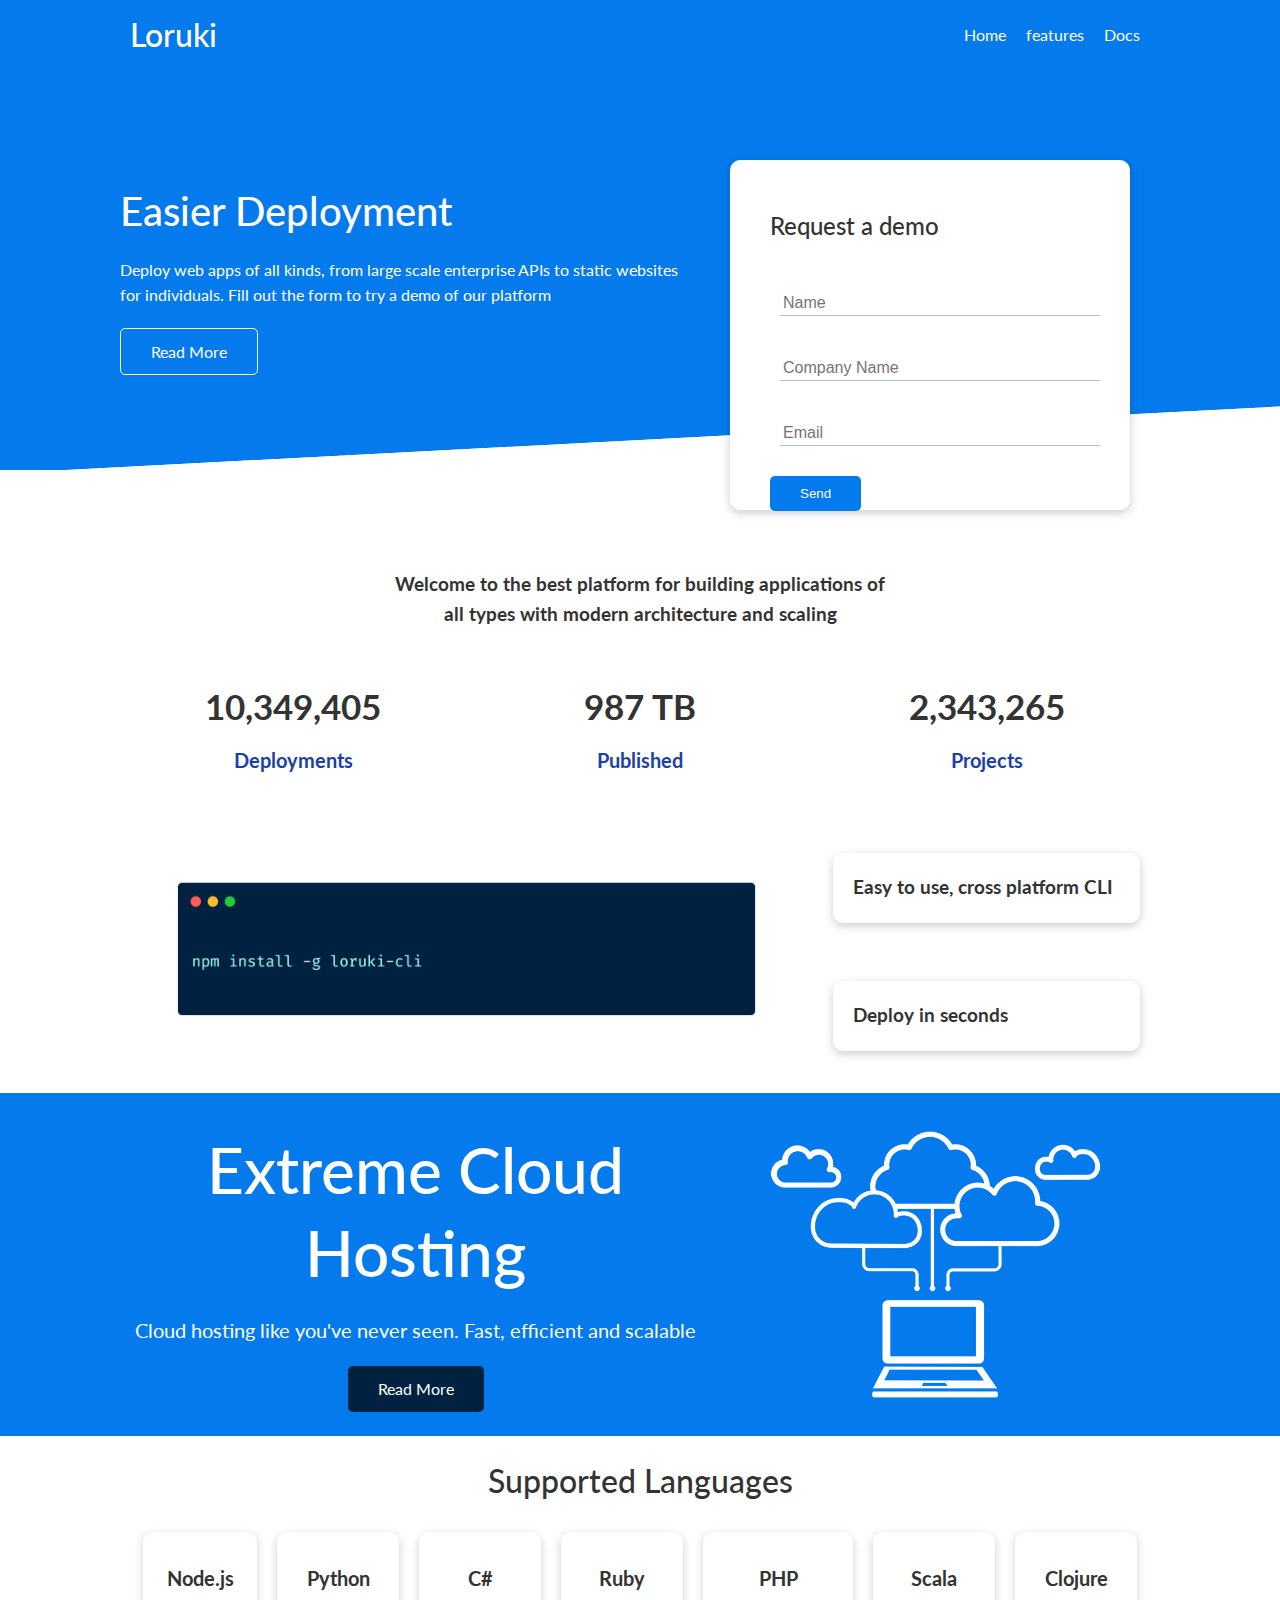
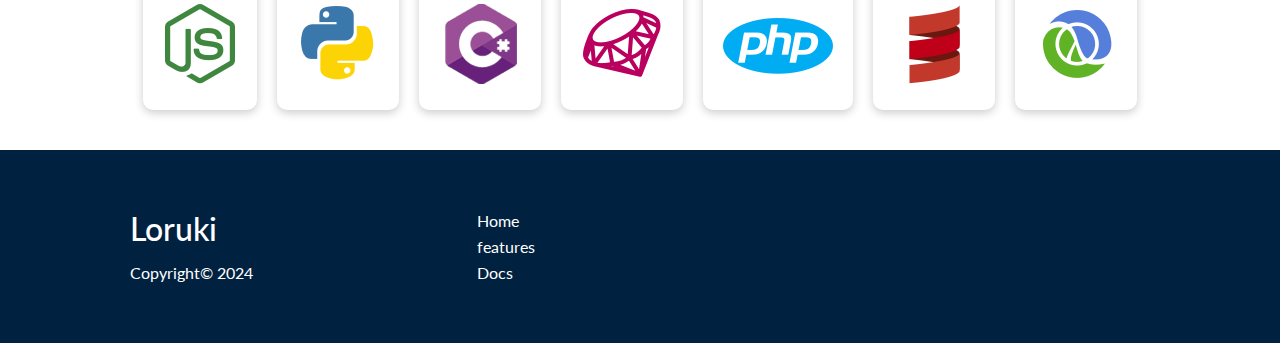
==== index.html @ 39dd13d4 "initial commit" ====
<!DOCTYPE html>
<html lang="en">
<head>
    <meta charset="UTF-8">
    <meta name="viewport" content="width=device-width, initial-scale=1.0">
    <link rel="stylesheet" href="https://cdnjs.cloudflare.com/ajax/libs/font-awesome/6.5.2/css/all.min.css" integrity="sha512-SnH5WK+bZxgPHs44uWIX+LLJAJ9/2PkPKZ5QiAj6Ta86w+fsb2TkcmfRyVX3pBnMFcV7oQPJkl9QevSCWr3W6A==" crossorigin="anonymous" referrerpolicy="no-referrer" />
    <link rel="stylesheet" href="css/utilities.css">
    <link rel="stylesheet" href="css/style.css">
    <title>Loruki | Cloud Hosting For Everyone</title>
</head>
<body>
    <!-- Navbar -->
    <div class="navbar">
        <div class="container flex">
            <h1>
                Loruki
            </h1>
            <nav>
                <ul>
                    <li><a href="index.html">Home</a></li>
                    <li><a href="features.html">features</a></li>
                    <li><a href="docs.html">Docs</a></li>
                </ul>
            </nav>
        </div>
    </div>
    <!-- Hero -->
    <section class="hero">
        <div class="container grid">
            <div class="hero-text">
                <h1>Easier Deployment</h1>
                <p>Deploy web apps of all kinds, from large scale enterprise APIs to static websites for individuals. Fill out the form to try a demo of our platform</p>
                <a href="features.html" class="btn btn-outline">Read More</a>
            </div>
            <div class="hero-form card">
                <h2>Request a demo</h2>
                <form>
                    <form name="contact" method="POST" netlify-honeypot="bot-field" data-netlify="true"></form>
                    <input type="hidden" name="form-name" value="contact">
                    <p class="hidden">
                        <label>
                          Don’t fill this out if you’re human: <input name="bot-field" />
                        </label>
                      </p>
                    <div class="form-control">
                        <input type="text" placeholder="Name" required>
                    </div>
                    <div class="form-control">
                        <input type="text" placeholder="Company Name" required>
                    </div>
                    <div class="form-control">
                        <input type="email" placeholder="Email" required>
                    </div>
                    <input type="submit" value="Send" class="btn">
                </form>
            </div>
        </div>
    </section>
    <!-- Stats -->
    <section class="stats">
        <div class="container">
            <h3 class="stats-heading text-center my-1">Welcome to the best platform for building applications of all types with modern architecture and scaling</h3>
            <div class="grid grid-3 my-4 text-center">
                <div>
                    <i class="fas fa-server fa-3x"></i>
                    <h3>10,349,405</h3>
                    <p class="text-secondary">Deployments</p>
                </div>
                <div>
                    <i class="fas fa-upload fa-3x"></i>
                    <h3>987 TB</h3>
                    <p class="text-secondary">Published</p>
                </div>
                <div>
                    <i class="fas fa-project-diagram fa-3x"></i>
                    <h3>2,343,265</h3>
                    <p class="text-secondary">Projects</p>
                </div>
            </div>
        </div>
    </section>
    <!-- Cli -->
    <section class="cli">
        <div class="container grid">
            <div>
            <img src="images/cli.png" alt="">
            </div>
            <div class="card">
                <h3>Easy to use, cross platform CLI</h3>
            </div>
            <div class="card">
                <h3>Deploy in seconds</h3>
            </div>
        </div>
    </section>
    <!-- Cloud -->
    <section class="cloud bg-primary my-2 py-2">
        <div class="container grid text-center">
            <div>
                <h1 class="xl">Extreme Cloud Hosting</h1>
                <p class="lead">Cloud hosting like you've never seen. Fast, efficient and scalable</p>
                <a href="#" class="btn btn-dark">Read More</a>
            </div>
            <img src="images/cloud.png" alt="">
        </div>
    </section>
    <!-- Languages -->
    <section class="languages">
        <h1 class="text-center lg">
            Supported Languages
        </h1>
        <div class="container flex">
            <div class="card">
                <h4>Node.js</h4>
                <img src="images/logos/node.png" alt="">
            </div>
            <div class="card">
                <h4>Python</h4>
                <img src="images/logos/python.png" alt="">
              </div>
              <div class="card">
                <h4>C#</h4>
                <img src="images/logos/csharp.png" alt="">
              </div>
              <div class="card">
                <h4>Ruby</h4>
                <img src="images/logos/ruby.png" alt="">
              </div>
              <div class="card">
                <h4>PHP</h4>
                <img src="images/logos/php.png" alt="">
              </div>
              <div class="card">
                <h4>Scala</h4>
                <img src="images/logos/scala.png" alt="">
              </div>
              <div class="card">
                <h4>Clojure</h4>
                <img src="images/logos/clojure.png" alt="">
              </div>
        </div>
    </section>
    <!-- Footer -->
    <footer class="footer bg-dark py-4">
        <div class="container grid grid-3">
            <div>
                <h1>Loruki</h1>
                <p>Copyright&copy; 2024</p>
            </div>
            <div>
                <nav>
                    <ul>
                        <li><a href="index.html">Home</a></li>
                        <li><a href="features.html">features</a></li>
                        <li><a href="docs.html">Docs</a></li>
                    </ul>
                </nav>
            </div>
            <div class="social">
                <ul>
                    <li><a href=""><i class="fab fa-github fa-2x"></i></a></li>
                    <li><a href=""><i class="fab fa-twitter fa-2x"></i></a></li>
                    <li><a href=""><i class="fab fa-instagram fa-2x"></i></a></li>
                    <li><a href=""><i class="fab fa-facebook fa-2x"></i></a></li>
                </ul>
            </div>
        </div>
    </footer>
</body>
</html>
---- css/utilities.css ----
/* Utilities */
.container {
    max-width: 1100px;
    margin: 0 auto;
    overflow: auto;
    padding: 0 40px;
}

.card {
    background: #fff;
    border: 0;
    border-radius: 10px;
    padding: 20px;
    margin: 10px;
    box-shadow: 0 3px 10px rgba(0, 0, 0, 0.2);
}

/* Text size */
.sm {
    font-size: 1rem;
}

.md {
    font-size: 1.5rem;
}

.lg {
    font-size: 2rem;
}

.xl {
    font-size: 4rem;
}

.lead {
    font-size: 20px;
}

.text-center {
    text-align: center
}

.text-secondary {
    color: var(--secondary-color);
}

.alert {
    background: var(--light-color);
    padding: 10px 20px;
    font-weight: bold;
    margin: 15px 0;
}

.alert-success {
    background: var(--alert-success);
    color: #fff;
}

.alert i {
    margin-right: 10px;
}

/* Backgrounds & buttons */
.bg-primary {
    background-color: #047aed;
    color: #fff;
}

.bg-dark {
    background-color: var(--dark-color);
    color: #fff;
}

.bg-light {
    background-color: var(--light-color);
}

.btn {
    background-color: var(--primary-color);
    padding: 10px 30px;
    border: 0;
    border-radius: 5px;
    color: #fff;
    display: inline-block;
    cursor: pointer;
}

.btn-dark {
    background-color: var(--dark-color);
    color: #fff;
}

.btn:hover {
    transform: scale(0.98);
}

.btn-outline {
    border: #fff 1px solid;
}

.flex {
    display: flex;
    align-items: center;
    justify-content: center;
    height: 100%;
}

.grid {
    display: grid;
    grid-template-columns: repeat(2,1fr);
    align-items: center;
    justify-content: center;
    height: 100%;
    gap: 20px;
}

.grid-3 {
    grid-template-columns: repeat(3,1fr);
}

/* Margin */
.my-1 {
    margin: 1rem 0;
}

.my-2 {
    margin: 1.5rem 0;
}

.my-3 {
    margin: 2rem 0;
}

.my-4 {
    margin: 3rem 0;
}

.my-5 {
    margin: 5rem 0;
}

.m-1 {
    margin: 1rem;
}

.m-2 {
    margin: 1.5rem;
}

.m-3 {
    margin: 2rem;
}

.m-4 {
    margin: 3rem;
}

.m-5 {
    margin: 5rem;
}

/* Padding */
.py-1 {
    padding: 1rem 0;
}

.py-2 {
    padding: 1.5rem 0;
}

.py-3 {
    padding: 2rem 0;
}

.py-4 {
    padding: 3rem 0;
}

.py-5 {
    padding: 5rem 0;
}

.p-1 {
    padding: 1rem;
}

.p-2 {
    padding: 1.5rem;
}

.p-3 {
    padding: 2rem;
}

.p-4 {
    padding: 3rem;
}

.p-5 {
    padding: 5rem;
}
---- css/style.css ----
@import url('https://fonts.googleapis.com/css2?family=Lato:wght@300&display=swap');

:root {
    --primary-color: #047aed;
    --secondary-color: #1c3fa8;
    --dark-color: #002240;
    --light-color: #f4f4f4;
    --alert-success: #8cb85c;
    --alert-error: #d9534f;
}

* {
    box-sizing: border-box;
    margin: 0;
    padding: 0;
}

body {
    font-family: 'Lato', sans-serif;
    color: #333;
    line-height: 1.6;
}

h1,
h2 {
    font-weight: 500;
    line-height: 1.3;
    margin: 10px 0;
}

p {
    margin: 10px 0;
}

a {
    text-decoration: none;
    color: #333;
}

ul {
    list-style-type: none;
}

img {
    width: 100%;
}

pre,
code {
    background: #333;
    color: #fff;
    padding: 10px;
}

.hidden {
    visibility: hidden;
    height: 0;
}

/* Navbar */
.navbar {
    background-color: var(--primary-color);
    color: #fff;
    height: 70px;
}

.navbar .flex {
    justify-content: space-between;
}

.navbar a {
    color: #fff;
    padding: 10px;
}

.navbar ul {
    display: flex;
}

.navbar a:hover {
    border-bottom: 2px solid #fff;
}

/* Hero */
.hero {
    height: 400px;
    background-color: var(--primary-color);
    color: #fff;
    position: relative;
}

.hero h1 {
    font-size: 40px;
}

.hero p {
    margin: 20px 0;
}

.hero-form h2 {
    color: #333;
}

.hero-form {
    position: relative;
    top: 60px;
    height: 350px;
    width: 400px;
    justify-self: flex-end;
    z-index: 100;
    padding: 40px;
    margin: 30px;

    animation: slideInFromRight 1s ease-in;
}

.hero-text {
    animation: slideInFromLeft 1s ease-in;
}

.form-control {
    margin: 20px 0;
}

.hero .hero-form input:focus {
    outline: none;
}

.hero-form input[type='text'],
.hero-form input[type='email'] {
    border: 0;
    border-bottom: 1px solid #b4becb;
    font-size: 16px;
    width: 100%;
    padding: 3px;
    margin: 10px;
}

.hero .grid {
    grid-template-columns: 55% 45%;
    gap: 20px;
    overflow: visible;
}

.hero::before,
.hero::after {
    content: '';
    position: absolute;
    height: 100px;
    bottom: -70px;
    right: 0;
    left: 0;
    background-color: #fff;
    transform: skewY(-3deg);
}

/* Stats */
.stats {
    padding-top: 100px;
    animation: slideInFromBottom 1s ease-in;
}

.stats .stats-heading {
    max-width: 500px;
    margin: auto;
}

.stats .grid h3 {
    font-size: 35px;
}

.stats .grid p {
    font-weight: bold;
    font-size: 20px;
}

/* Cli */
.cli .grid {
    grid-template-columns: repeat(3, 1fr);
    grid-template-rows: repeat(2, 1fr);
}

.cli .grid >:first-child {
    grid-column: 1 / 3;
    grid-row: 1 / 3;
}

/* Cloud */
.cloud {
    color: #fff;
}

.cloud .grid {
    grid-template-columns: 4fr 3fr;
}

.cloud p {
    margin: 20px 0;
}

/* Languages */
.languages .card {
    text-align: center;
    margin: 20px 10px 40px;
    transition: transform 0.2s ease-in;
}

.languages .flex {
    flex-wrap: wrap;
}

.languages .card h4 {
    margin: 10px 0;
    font-size: 20px;
}

.languages .card:hover {
    transform: translateY(-15px);
}

/* Features */
.features-head img,
.docs-head img {
    width: 200px;
    justify-self: flex-end;
}

.features-sub-head img {
    width: 300px;
    justify-self: flex-end;
}

.features-main .grid {
    padding: 30px;
}

.features-main i {
    margin-right: 20px;
}

.features-main .grid > *:first-child {
    grid-column: 1 / span 3;
}

.features-main .grid *:nth-of-type(2) {
    grid-column: 1 / span 2;
}

/* Docs */
.docs-main .grid {
    align-items: flex-start;
    grid-template-columns: 1fr 2fr;
}

.docs-main h3 {
    margin: 20px 0;
}

.docs-main nav li {
    font-size: 17px;
    margin-bottom: 10px;
    padding-bottom: 5px;
    border-bottom: 1px solid #ccc;
}


/* Footer */
.footer,
.footer a {
    color: #fff;
}

.footer .social ul {
    display: flex;
}

.footer .social a {
    margin: 0 10px;
}

/* For tablets and under */

@media (max-width: 768px) {
    .hero .grid,
    .cloud .grid,
    .stats .grid,
    .footer .grid,
    .cli .grid,
    .features-head .grid,
    .features-sub-head .grid,
    .docs-main .grid {
        grid-template-columns: 1fr;
    }

    .cli .grid >:first-child {
        grid-column: 1;
        grid-row: 1;
    }

    .hero,
    .features-head .text,
    .features-sub-head .text {
        text-align: center;
    }

    .hero {
        height: auto;
    }

    .hero-form {
        text-align: center;
        margin: auto;
    }

    .features-head img,
    .features-sub-head img,
    .hero-form {
        justify-self: center;
    }

    .features-main .grid {
        grid-template-columns: 1fr;
    }

    .features-main .grid > *:first-child {
        grid-column: 1;
    }
    
    .features-main .grid *:nth-of-type(2) {
        grid-column: 1;
    }


}

@media (max-width: 500px) {
    .navbar .flex {
        flex-direction: column;
    }

    .navbar nav {
        background: rgba(0, 0, 0, 0.1);
        padding: 10px 30px;
    }
}

/* Animations */
@keyframes slideInFromLeft {
    0% {
        transform: translateX(-100%);
    }

    100% {
        transform: translateX(0);
    }
}

@keyframes slideInFromRight {
    0% {
        transform: translateX(100%);
    }

    100% {
        transform: translateX(0);
    }
}

@keyframes slideInFromTop {
    0% {
        transform: translateY(-100%);
    }

    100% {
        transform: translateY(0);
    }
}

@keyframes slideInFromBottom {
    0% {
        transform: translateY(100%);
    }

   100% {
        transform: translateY(0);
    }
}
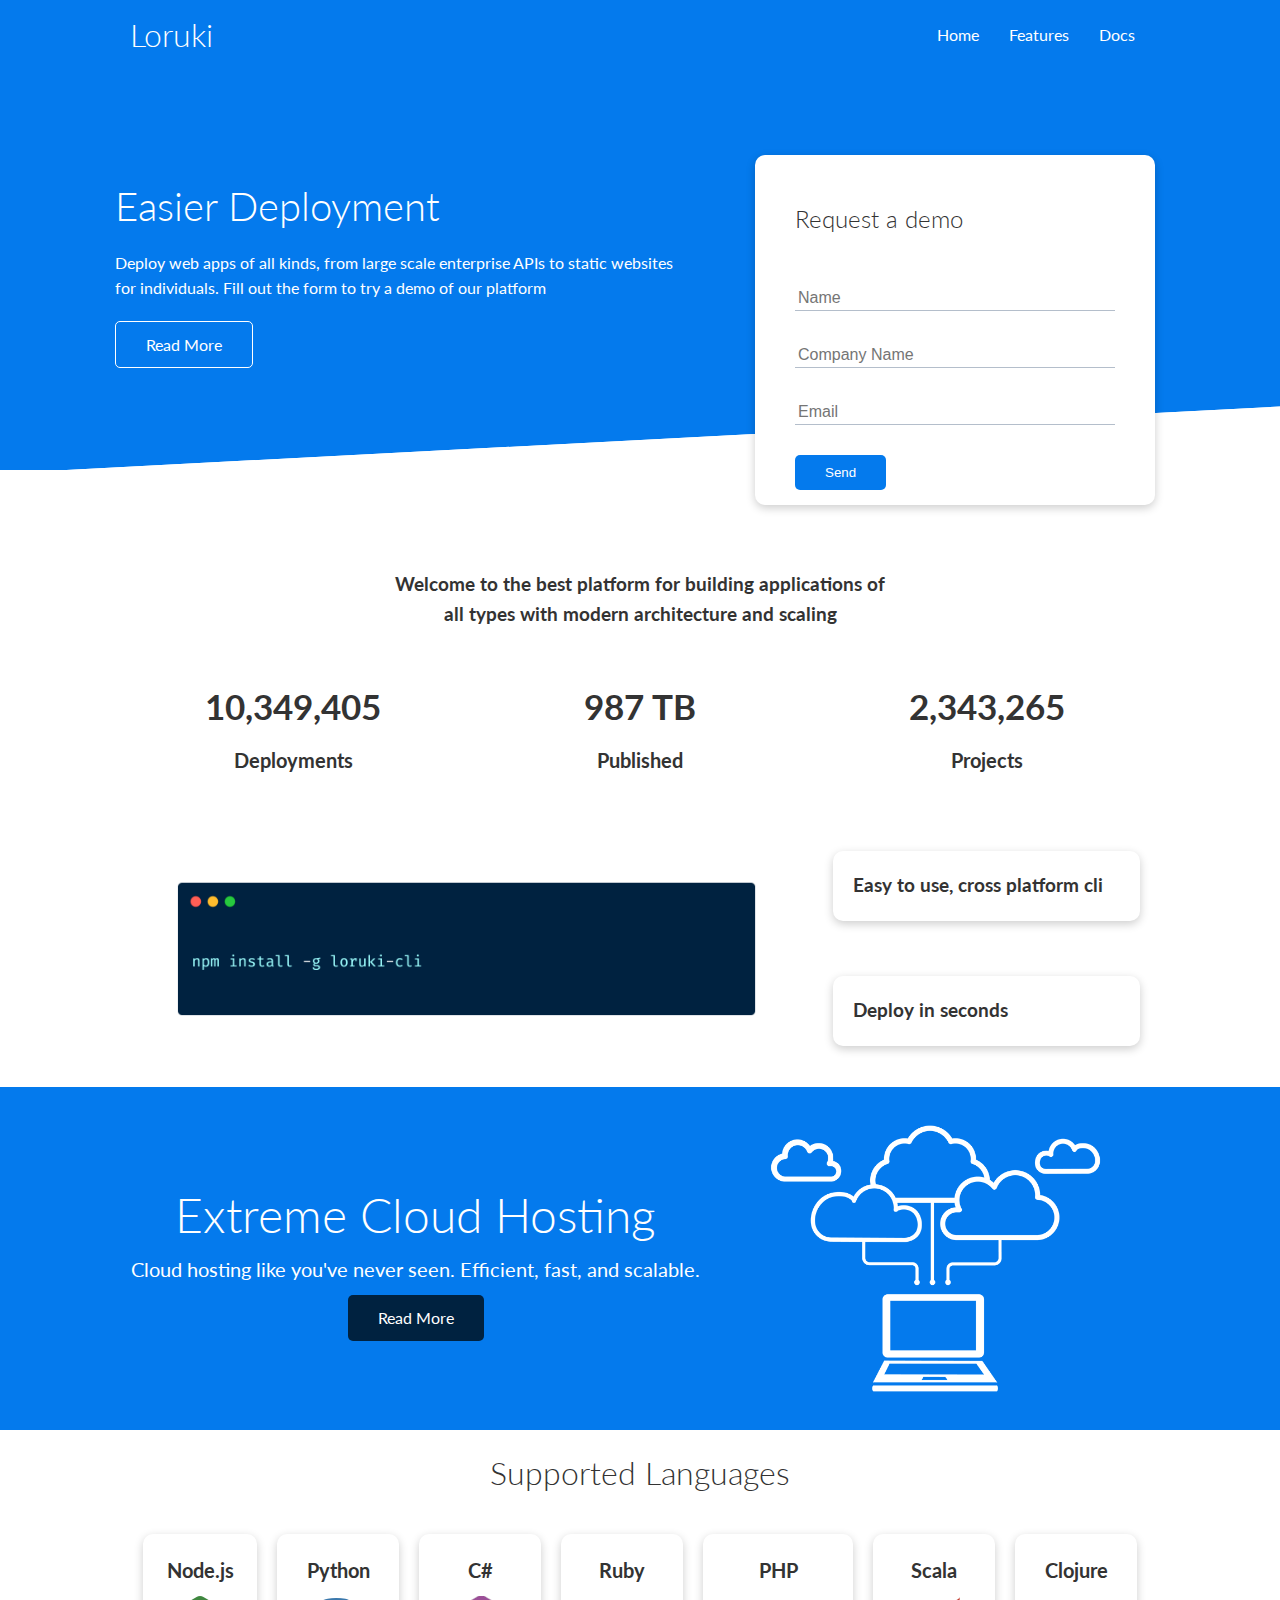
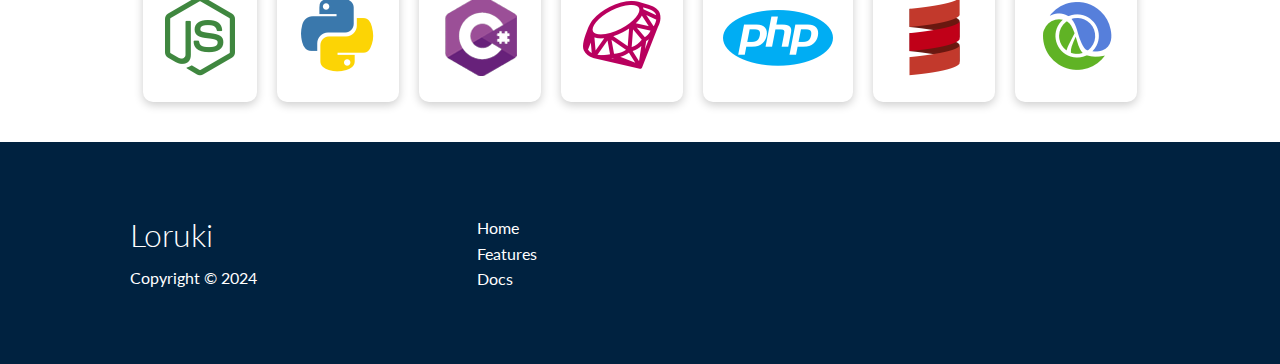
==== commit a4a7d79d: "Initial commit" ====
--- a/index.html
+++ b/index.html
@@ -12,30 +12,27 @@
     <!-- Navbar -->
     <div class="navbar">
         <div class="container flex">
-            <h1>
-                Loruki
-            </h1>
+            <h1 class="logo">Loruki</h1>
             <nav>
                 <ul>
                     <li><a href="index.html">Home</a></li>
-                    <li><a href="features.html">features</a></li>
+                    <li><a href="features.html">Features</a></li>
                     <li><a href="docs.html">Docs</a></li>
                 </ul>
             </nav>
         </div>
     </div>
-    <!-- Hero -->
-    <section class="hero">
+    <!-- Showcase -->
+    <section class="showcase">
         <div class="container grid">
-            <div class="hero-text">
+            <div class="showcase-text">
                 <h1>Easier Deployment</h1>
                 <p>Deploy web apps of all kinds, from large scale enterprise APIs to static websites for individuals. Fill out the form to try a demo of our platform</p>
                 <a href="features.html" class="btn btn-outline">Read More</a>
             </div>
-            <div class="hero-form card">
+            <div class="showcase-form card">
                 <h2>Request a demo</h2>
-                <form>
-                    <form name="contact" method="POST" netlify-honeypot="bot-field" data-netlify="true"></form>
+                <form name="contact" method="POST" netlify-honeypot="bot-field" data-netlify="true">
                     <input type="hidden" name="form-name" value="contact">
                     <p class="hidden">
                         <label>
@@ -43,15 +40,15 @@
                         </label>
                       </p>
                     <div class="form-control">
-                        <input type="text" placeholder="Name" required>
+                        <input type="text" name="name" placeholder="Name" required>
                     </div>
                     <div class="form-control">
-                        <input type="text" placeholder="Company Name" required>
+                        <input type="text" name="company" placeholder="Company Name" required>
                     </div>
                     <div class="form-control">
-                        <input type="email" placeholder="Email" required>
+                        <input type="email" name="email" placeholder="Email" required>
                     </div>
-                    <input type="submit" value="Send" class="btn">
+                    <input type="submit" value="Send" class="btn btn-primary">
                 </form>
             </div>
         </div>
@@ -59,7 +56,10 @@
     <!-- Stats -->
     <section class="stats">
         <div class="container">
-            <h3 class="stats-heading text-center my-1">Welcome to the best platform for building applications of all types with modern architecture and scaling</h3>
+            <h3 class="stats-heading text-center my-1">
+                Welcome to the best platform for building applications of all types with modern architecture and scaling
+            </h3>
+
             <div class="grid grid-3 my-4 text-center">
                 <div>
                     <i class="fas fa-server fa-3x"></i>
@@ -82,33 +82,31 @@
     <!-- Cli -->
     <section class="cli">
         <div class="container grid">
-            <div>
             <img src="images/cli.png" alt="">
-            </div>
             <div class="card">
-                <h3>Easy to use, cross platform CLI</h3>
+                <h3>Easy to use, cross platform cli</h3>
             </div>
             <div class="card">
                 <h3>Deploy in seconds</h3>
             </div>
         </div>
     </section>
+
     <!-- Cloud -->
     <section class="cloud bg-primary my-2 py-2">
-        <div class="container grid text-center">
-            <div>
-                <h1 class="xl">Extreme Cloud Hosting</h1>
-                <p class="lead">Cloud hosting like you've never seen. Fast, efficient and scalable</p>
-                <a href="#" class="btn btn-dark">Read More</a>
+        <div class="container grid">
+            <div class="text-center">
+                <h2 class="lg">Extreme Cloud Hosting</h2>
+                <p class="lead">Cloud hosting like you've never seen. Efficient, fast, and scalable.</p>
+                <a href="features.html" class="btn btn-dark">Read More</a>
             </div>
             <img src="images/cloud.png" alt="">
         </div>
     </section>
+
     <!-- Languages -->
     <section class="languages">
-        <h1 class="text-center lg">
-            Supported Languages
-        </h1>
+        <h2 class="md text-center my-2">Supported Languages</h2>
         <div class="container flex">
             <div class="card">
                 <h4>Node.js</h4>
@@ -140,29 +138,28 @@
               </div>
         </div>
     </section>
+
     <!-- Footer -->
-    <footer class="footer bg-dark py-4">
-        <div class="container grid grid-3">
+    <footer class="footer bg-dark py-5">
+        <div class="grid grid-3 container">
             <div>
                 <h1>Loruki</h1>
-                <p>Copyright&copy; 2024</p>
+                <p>Copyright &copy; 2024</p>
             </div>
             <div>
                 <nav>
                     <ul>
                         <li><a href="index.html">Home</a></li>
-                        <li><a href="features.html">features</a></li>
+                        <li><a href="features.html">Features</a></li>
                         <li><a href="docs.html">Docs</a></li>
                     </ul>
                 </nav>
             </div>
             <div class="social">
-                <ul>
-                    <li><a href=""><i class="fab fa-github fa-2x"></i></a></li>
-                    <li><a href=""><i class="fab fa-twitter fa-2x"></i></a></li>
-                    <li><a href=""><i class="fab fa-instagram fa-2x"></i></a></li>
-                    <li><a href=""><i class="fab fa-facebook fa-2x"></i></a></li>
-                </ul>
+                <a href=""><i class="fab fa-github fa-2x"></i></a>
+                <a href=""><i class="fab fa-facebook fa-2x"></i></a>
+                <a href=""><i class="fab fa-instagram fa-2x"></i></a>
+                <a href=""><i class="fab fa-twitter fa-2x"></i></a>
             </div>
         </div>
     </footer>
--- a/css/utilities.css
+++ b/css/utilities.css
@@ -7,95 +7,104 @@
 }
 
 .card {
-    background: #fff;
-    border: 0;
+    background-color: #fff;
+    color: #333;
     border-radius: 10px;
+    box-shadow: 0 3px 10px rgba(0, 0, 0, 0.2);
     padding: 20px;
     margin: 10px;
-    box-shadow: 0 3px 10px rgba(0, 0, 0, 0.2);
-}
-
-/* Text size */
-.sm {
-    font-size: 1rem;
-}
-
-.md {
-    font-size: 1.5rem;
-}
-
-.lg {
-    font-size: 2rem;
-}
-
-.xl {
-    font-size: 4rem;
-}
-
-.lead {
-    font-size: 20px;
-}
-
-.text-center {
-    text-align: center
-}
-
-.text-secondary {
-    color: var(--secondary-color);
-}
-
-.alert {
-    background: var(--light-color);
+}
+
+.btn {
+    display: inline-block;
+    padding: 10px 30px;
+    cursor: pointer;
+    background: var(--primary-color);
+    color: #fff;
+    border: 0;
+    border-radius: 5px;
+}
+
+/* Alert */
+.alert-success {
+    background-color: var(--success-color);
+    color: #fff;
     padding: 10px 20px;
     font-weight: bold;
     margin: 15px 0;
 }
 
-.alert-success {
-    background: var(--alert-success);
-    color: #fff;
-}
-
 .alert i {
     margin-right: 10px;
 }
 
-/* Backgrounds & buttons */
-.bg-primary {
-    background-color: #047aed;
-    color: #fff;
-}
-
-.bg-dark {
-    background-color: var(--dark-color);
-    color: #fff;
-}
-
-.bg-light {
-    background-color: var(--light-color);
-}
-
-.btn {
-    background-color: var(--primary-color);
-    padding: 10px 30px;
-    border: 0;
-    border-radius: 5px;
-    color: #fff;
-    display: inline-block;
-    cursor: pointer;
-}
-
+/* Backgrounds & colored buttons */
+.bg-primary,
+.btn-primary {
+    background: var(--primary-color);
+    color: #fff;
+}
+
+.bg-secondary,
+.btn-secondary {
+    background: var(--secondary-color);
+    color: #fff;
+}
+
+.bg-dark,
 .btn-dark {
-    background-color: var(--dark-color);
-    color: #fff;
+    background: var(--dark-color);
+    color: #fff;
+}
+
+.bg-dark a,
+.btn-dark a {
+    color: #fff;
+}
+
+.bg-light,
+.btn-light {
+    background: var(--light-color);
+    color: #333;
+}
+
+/* Text colors */
+.text-primary {
+    color: var(--primary-color);
+}
+
+/* Text sizes */
+.lead {
+    font-size: 20px;
+}
+
+.sm {
+    font-size: 1rem;
+}
+
+.md {
+    font-size: 2rem;
+}
+
+.lg {
+    font-size: 3rem;
+}
+
+.xl {
+    font-size: 4rem;
+}
+
+.btn-outline {
+    border: 1px solid #fff;
+    background-color: transparent;
 }
 
 .btn:hover {
     transform: scale(0.98);
 }
 
-.btn-outline {
-    border: #fff 1px solid;
+.text-center {
+    text-align: center;
 }
 
 .flex {
@@ -119,6 +128,7 @@
 }
 
 /* Margin */
+
 .my-1 {
     margin: 1rem 0;
 }
@@ -136,7 +146,7 @@
 }
 
 .my-5 {
-    margin: 5rem 0;
+    margin: 4rem 0;
 }
 
 .m-1 {
@@ -156,10 +166,11 @@
 }
 
 .m-5 {
-    margin: 5rem;
+    margin: 4rem;
 }
 
 /* Padding */
+
 .py-1 {
     padding: 1rem 0;
 }
@@ -177,7 +188,7 @@
 }
 
 .py-5 {
-    padding: 5rem 0;
+    padding: 4rem 0;
 }
 
 .p-1 {
@@ -197,5 +208,5 @@
 }
 
 .p-5 {
-    padding: 5rem;
-}
+    padding: 4rem;
+}--- a/css/style.css
+++ b/css/style.css
@@ -5,9 +5,9 @@
     --secondary-color: #1c3fa8;
     --dark-color: #002240;
     --light-color: #f4f4f4;
-    --alert-success: #8cb85c;
-    --alert-error: #d9534f;
-}
+    --success-color: #5cb85c;
+    --error-color: #d9534f;
+  }
 
 * {
     box-sizing: border-box;
@@ -16,16 +16,16 @@
 }
 
 body {
+    color: #333;
     font-family: 'Lato', sans-serif;
-    color: #333;
     line-height: 1.6;
 }
 
 h1,
 h2 {
-    font-weight: 500;
-    line-height: 1.3;
     margin: 10px 0;
+    line-height: 1.2;
+    font-weight: 300;
 }
 
 p {
@@ -45,11 +45,11 @@
     width: 100%;
 }
 
-pre,
-code {
+code,
+pre {
+    padding: 10px;
+    color: #fff;
     background: #333;
-    color: #fff;
-    padding: 10px;
 }
 
 .hidden {
@@ -57,93 +57,86 @@
     height: 0;
 }
 
-/* Navbar */
 .navbar {
-    background-color: var(--primary-color);
+    background: var(--primary-color);
     color: #fff;
     height: 70px;
 }
 
 .navbar .flex {
     justify-content: space-between;
+}
+
+.navbar ul {
+    display: flex;
 }
 
 .navbar a {
     color: #fff;
     padding: 10px;
-}
-
-.navbar ul {
-    display: flex;
+    margin: 0 5px;
 }
 
 .navbar a:hover {
     border-bottom: 2px solid #fff;
 }
 
-/* Hero */
-.hero {
+/* Showcase */
+.showcase {
     height: 400px;
-    background-color: var(--primary-color);
+    background: var(--primary-color);
     color: #fff;
     position: relative;
 }
 
-.hero h1 {
+.showcase-text {
+    animation: slideInFromLeft 1s ease-in;
+}
+
+.showcase h1 {
     font-size: 40px;
 }
 
-.hero p {
+.showcase p {
     margin: 20px 0;
 }
 
-.hero-form h2 {
-    color: #333;
-}
-
-.hero-form {
+.showcase .grid {
+    grid-template-columns: 55% 45%;
+    gap: 30px;
+    overflow: visible;
+}
+
+.showcase-form {
     position: relative;
     top: 60px;
     height: 350px;
     width: 400px;
+    padding: 40px;
+    z-index: 100;
     justify-self: flex-end;
-    z-index: 100;
-    padding: 40px;
-    margin: 30px;
-
     animation: slideInFromRight 1s ease-in;
 }
 
-.hero-text {
-    animation: slideInFromLeft 1s ease-in;
-}
-
-.form-control {
-    margin: 20px 0;
-}
-
-.hero .hero-form input:focus {
-    outline: none;
-}
-
-.hero-form input[type='text'],
-.hero-form input[type='email'] {
+.showcase-form .form-control {
+    margin: 30px 0;
+}
+
+.showcase-form input[type='text'],
+.showcase-form input[type='email'] {
     border: 0;
-    border-bottom: 1px solid #b4becb;
-    font-size: 16px;
+    border-bottom: #b4becb 1px solid;
     width: 100%;
     padding: 3px;
-    margin: 10px;
-}
-
-.hero .grid {
-    grid-template-columns: 55% 45%;
-    gap: 20px;
-    overflow: visible;
-}
-
-.hero::before,
-.hero::after {
+    font-size: 16px;
+}
+
+.showcase-form input:focus {
+    outline: none;
+}
+
+.showcase::before,
+.showcase::after {
     content: '';
     position: absolute;
     height: 100px;
@@ -152,6 +145,9 @@
     left: 0;
     background-color: #fff;
     transform: skewY(-3deg);
+    -webkit-transform: skewY(-3deg);
+    -moz-transform: skewY(-3deg);
+    -ms-transform: skewY(-3deg);
 }
 
 /* Stats */
@@ -160,7 +156,7 @@
     animation: slideInFromBottom 1s ease-in;
 }
 
-.stats .stats-heading {
+.stats-heading {
     max-width: 500px;
     margin: auto;
 }
@@ -170,38 +166,30 @@
 }
 
 .stats .grid p {
+    font-size: 20px;
     font-weight: bold;
-    font-size: 20px;
 }
 
 /* Cli */
 .cli .grid {
-    grid-template-columns: repeat(3, 1fr);
-    grid-template-rows: repeat(2, 1fr);
-}
-
-.cli .grid >:first-child {
-    grid-column: 1 / 3;
-    grid-row: 1 / 3;
+    grid-template-columns: repeat(3,1fr);
+    grid-template-rows: repeat(2,1fr);
+}
+
+.cli .grid > *:first-child {
+    grid-column: 1 / span 2;
+    grid-row: 1 / span 2;
 }
 
 /* Cloud */
-.cloud {
-    color: #fff;
-}
-
 .cloud .grid {
     grid-template-columns: 4fr 3fr;
-}
-
-.cloud p {
-    margin: 20px 0;
 }
 
 /* Languages */
 .languages .card {
     text-align: center;
-    margin: 20px 10px 40px;
+    margin: 18px 10px 40px;
     transition: transform 0.2s ease-in;
 }
 
@@ -210,8 +198,8 @@
 }
 
 .languages .card h4 {
-    margin: 10px 0;
     font-size: 20px;
+    margin-bottom: 10px;
 }
 
 .languages .card:hover {
@@ -230,118 +218,41 @@
     justify-self: flex-end;
 }
 
+.features-main i {
+    margin-right: 20px;
+}
+
 .features-main .grid {
     padding: 30px;
 }
 
-.features-main i {
-    margin-right: 20px;
-}
-
 .features-main .grid > *:first-child {
     grid-column: 1 / span 3;
 }
 
-.features-main .grid *:nth-of-type(2) {
+.features-main .grid > *:nth-of-type(2) {
     grid-column: 1 / span 2;
 }
 
 /* Docs */
-.docs-main .grid {
-    align-items: flex-start;
-    grid-template-columns: 1fr 2fr;
-}
-
 .docs-main h3 {
     margin: 20px 0;
 }
 
+.docs-main .grid {
+    grid-template-columns: 1fr 2fr;
+    align-items: flex-start;
+}
+
 .docs-main nav li {
     font-size: 17px;
-    margin-bottom: 10px;
     padding-bottom: 5px;
-    border-bottom: 1px solid #ccc;
-}
-
-
-/* Footer */
-.footer,
-.footer a {
-    color: #fff;
-}
-
-.footer .social ul {
-    display: flex;
-}
-
-.footer .social a {
-    margin: 0 10px;
-}
-
-/* For tablets and under */
-
-@media (max-width: 768px) {
-    .hero .grid,
-    .cloud .grid,
-    .stats .grid,
-    .footer .grid,
-    .cli .grid,
-    .features-head .grid,
-    .features-sub-head .grid,
-    .docs-main .grid {
-        grid-template-columns: 1fr;
-    }
-
-    .cli .grid >:first-child {
-        grid-column: 1;
-        grid-row: 1;
-    }
-
-    .hero,
-    .features-head .text,
-    .features-sub-head .text {
-        text-align: center;
-    }
-
-    .hero {
-        height: auto;
-    }
-
-    .hero-form {
-        text-align: center;
-        margin: auto;
-    }
-
-    .features-head img,
-    .features-sub-head img,
-    .hero-form {
-        justify-self: center;
-    }
-
-    .features-main .grid {
-        grid-template-columns: 1fr;
-    }
-
-    .features-main .grid > *:first-child {
-        grid-column: 1;
-    }
-    
-    .features-main .grid *:nth-of-type(2) {
-        grid-column: 1;
-    }
-
-
-}
-
-@media (max-width: 500px) {
-    .navbar .flex {
-        flex-direction: column;
-    }
-
-    .navbar nav {
-        background: rgba(0, 0, 0, 0.1);
-        padding: 10px 30px;
-    }
+    margin-bottom: 5px;
+    border-bottom: 1px #ccc solid;
+}
+
+.docs-main a:hover {
+    font-weight: bold;
 }
 
 /* Animations */
@@ -371,7 +282,7 @@
     }
 
     100% {
-        transform: translateY(0);
+        transform: translateX(0);
     }
 }
 
@@ -380,7 +291,82 @@
         transform: translateY(100%);
     }
 
-   100% {
-        transform: translateY(0);
+    100% {
+        transform: translateX(0);
+    }
+}
+
+/* Footer */
+.footer .social a {
+    margin: 0 10px;
+}
+
+/* For tablets and under */
+@media(max-width: 768px) {
+    .grid,
+    .showcase .grid,
+    .stats .grid,
+    .cli .grid,
+    .cloud .grid,
+    .features-main .grid,
+    .docs-main .grid {
+        grid-template-columns: 1fr;
+        grid-template-rows: 1fr;
+    }
+
+    .features-head,
+    .docs-head,
+    .features-sub-head {
+        text-align: center;
+    }
+
+    .features-head img,
+    .docs-head img,
+    .features-sub-head img {
+        justify-self: center;
+    }
+
+    .features-main .grid > *:first-child {
+        grid-column: 1;
+    }
+
+    .features-main .grid > *:nth-of-type(2) {
+        grid-column: 1
+    }
+
+    .showcase {
+        height: auto;
+    }
+
+    .showcase-text {
+        text-align: center;
+        margin-top: 40px;
+    }
+
+    .showcase-form {
+        justify-self: center;
+        margin: auto;
+    }
+
+    .cli .grid > *:first-child {
+        grid-column: 1;
+        grid-row: 1;
+    }
+}
+
+
+/* Mobile */
+@media(max-width: 500px) {
+    .navbar {
+        height: 110px;
+    }
+
+    .navbar .flex {
+        flex-direction: column;
+    }
+
+    .navbar ul {
+        padding: 10px;
+        background: rgba(0, 0, 0, 0.1);
     }
 }